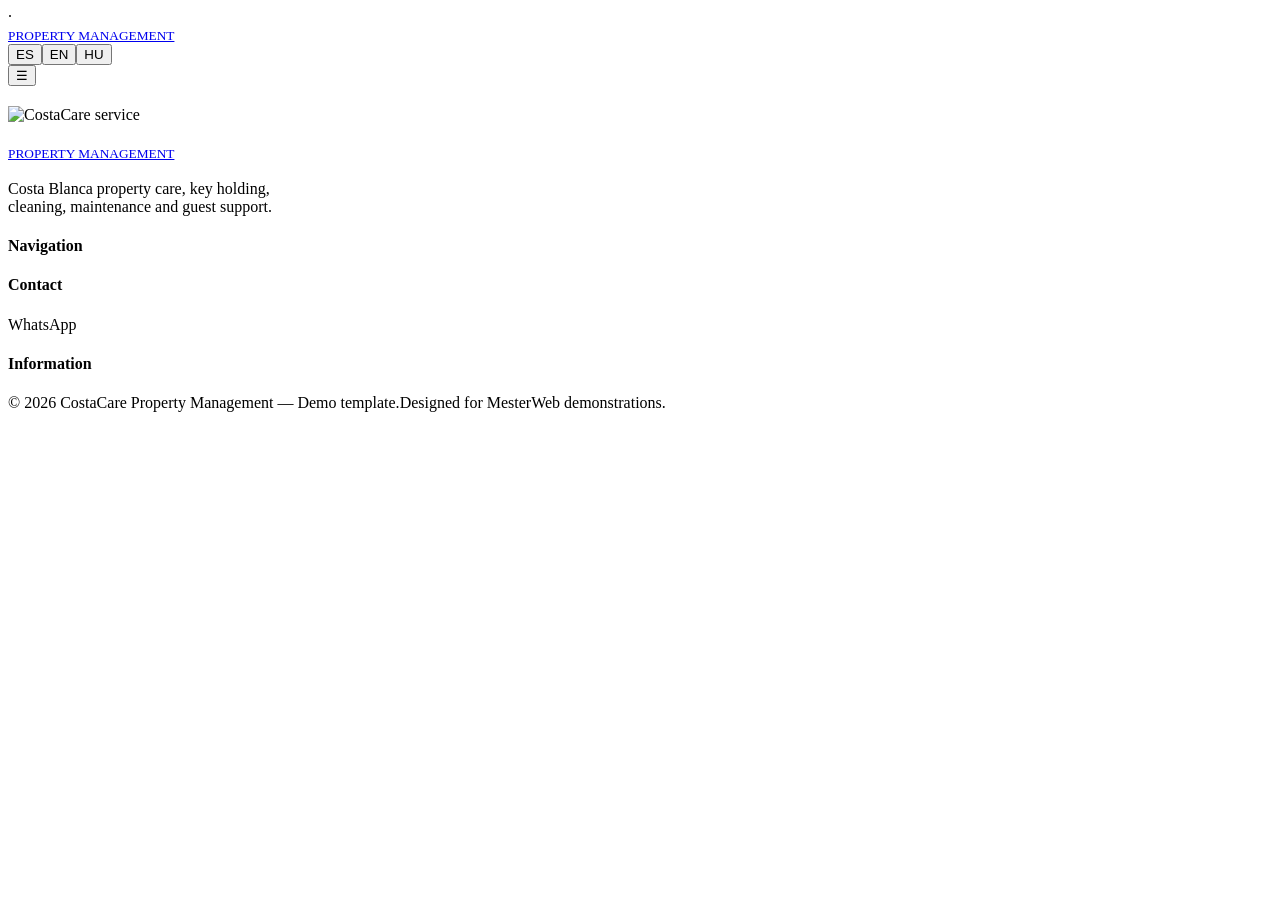
==== about.html @ 625a7290 "Create about.html" ====
<!doctype html><html lang="es"><head><meta charset="utf-8"><meta name="viewport" content="width=device-width,initial-scale=1"><meta name="description" content="CostaCare Property Management demo template for Costa Blanca property care."><title>About · CostaCare</title><link rel="preconnect" href="https://images.unsplash.com"><link rel="stylesheet" href="styles.css"></head><body><div class="topbar"><div class="container"><span data-area></span><span class="right"><a data-phone-link><span data-phone></span></a> · <a data-email-link><span data-email></span></a></span></div></div>
<header class="header"><div class="container nav"><a class="brand" href="index.html"><span data-brand></span><small>PROPERTY MANAGEMENT</small></a><nav class="links"><a href="index.html" data-i18n="home"></a><a href="services.html" data-i18n="services"></a><a href="owners.html" data-i18n="owners"></a><a href="cleaning-maintenance.html" data-i18n="cleaning"></a><a href="areas.html" data-i18n="areas"></a><a href="about.html" data-i18n="about"></a><a href="contact.html" data-i18n="contact"></a><div class="lang"><button data-lang="es">ES</button><button data-lang="en">EN</button><button data-lang="hu">HU</button></div></nav><button class="menu-btn" aria-label="Menu">☰</button></div></header><section class="page-hero"><div class="container"><div class="eyebrow" data-i18n="tag"></div><h1 data-i18n="title"></h1><p data-i18n="text"></p></div></section><section class="section"><div class="container split"><div class="copy"><div class="feature-list"><div class="feature"><h3 data-i18n="f1"></h3><p data-i18n="f1p"></p></div><div class="feature"><h3 data-i18n="f2"></h3><p data-i18n="f2p"></p></div><div class="feature"><h3 data-i18n="f3"></h3><p data-i18n="f3p"></p></div><div class="feature"><h3 data-i18n="f4"></h3><p data-i18n="f4p"></p></div></div><div class="actions"><a class="btn dark" href="contact.html" data-i18n="cta"></a></div></div><img src="https://unsplash.com/photos/GZezxeKOznc/download?force=true&w=1800" alt="CostaCare service"></div></section><section class="cta"><div class="container cta-row"><h2 data-i18n="bottom"></h2><a class="btn dark" href="contact.html" data-i18n="cta"></a></div></section><footer class="footer"><div class="container"><div class="footer-grid"><div><a class="brand" href="index.html"><span data-brand></span><small>PROPERTY MANAGEMENT</small></a><p style="max-width:320px;margin-top:18px">Costa Blanca property care, key holding, cleaning, maintenance and guest support.</p></div><div><h4>Navigation</h4><a href="services.html" data-i18n="services"></a><a href="owners.html" data-i18n="owners"></a><a href="areas.html" data-i18n="areas"></a><a href="about.html" data-i18n="about"></a></div><div><h4>Contact</h4><a data-phone-link><span data-phone></span></a><a data-email-link><span data-email></span></a><a data-wa>WhatsApp</a></div><div><h4>Information</h4><a href="contact.html" data-i18n="contact"></a><a href="image-sources.html" data-i18n="images"></a></div></div><div class="copyright"><span>© 2026 CostaCare Property Management — Demo template.</span><span>Designed for MesterWeb demonstrations.</span></div></div></footer><script>window.PAGE_STRINGS={"es": {"cta": "Solicitar información", "bottom": "Cada propiedad es diferente. Adaptamos el servicio a lo que realmente necesita.", "tag": "Sobre nosotros", "title": "Cuidado local, comunicación sencilla y atención personal.", "text": "Esta página está preparada para contar la historia real de la empresa, su experiencia y la forma en que trabaja.", "f1": "Conocimiento local", "f1p": "Una presencia cercana facilita actuar rápido y coordinar proveedores fiables.", "f2": "Servicio personal", "f2p": "Cada vivienda tiene necesidades distintas; el plan se adapta al propietario.", "f3": "Transparencia", "f3p": "Información clara, seguimiento y documentación cuando se realiza una intervención.", "f4": "Red de profesionales", "f4p": "Posibilidad de coordinar limpieza, mantenimiento, reparaciones y otros servicios."}, "en": {"cta": "Request information", "bottom": "Every property is different. We tailor the service to what you actually need.", "tag": "About us", "title": "Local care, simple communication and personal attention.", "text": "This page is ready for the real company story, experience and way of working.", "f1": "Local knowledge", "f1p": "Being nearby makes it easier to respond quickly and coordinate trusted providers.", "f2": "Personal service", "f2p": "Every home has different needs, so the plan adapts to the owner.", "f3": "Transparency", "f3p": "Clear information, follow-up and documentation when work is carried out.", "f4": "Professional network", "f4p": "Cleaning, maintenance, repairs and other services can be coordinated locally."}, "hu": {"cta": "Információt kérek", "bottom": "Minden ingatlan más. A szolgáltatást az Ön valódi igényeihez igazítjuk.", "tag": "Rólunk", "title": "Helyi jelenlét, egyszerű kommunikáció és személyes figyelem.", "text": "Ez az oldal a vállalkozás valódi történetének, tapasztalatának és munkamódszerének bemutatására készült.", "f1": "Helyismeret", "f1p": "A közeli jelenlét gyorsabb reagálást és megbízható szakemberek szervezését teszi lehetővé.", "f2": "Személyes szolgáltatás", "f2p": "Minden ingatlan igénye más, ezért a csomag a tulajdonoshoz igazodik.", "f3": "Átláthatóság", "f3p": "Világos tájékoztatás, nyomon követés és dokumentáció minden beavatkozásnál.", "f4": "Szakemberhálózat", "f4p": "Takarítás, karbantartás, javítások és más szolgáltatások helyi koordinálása."}};</script><script src="config.js"></script><script src="app.js"></script></body></html>
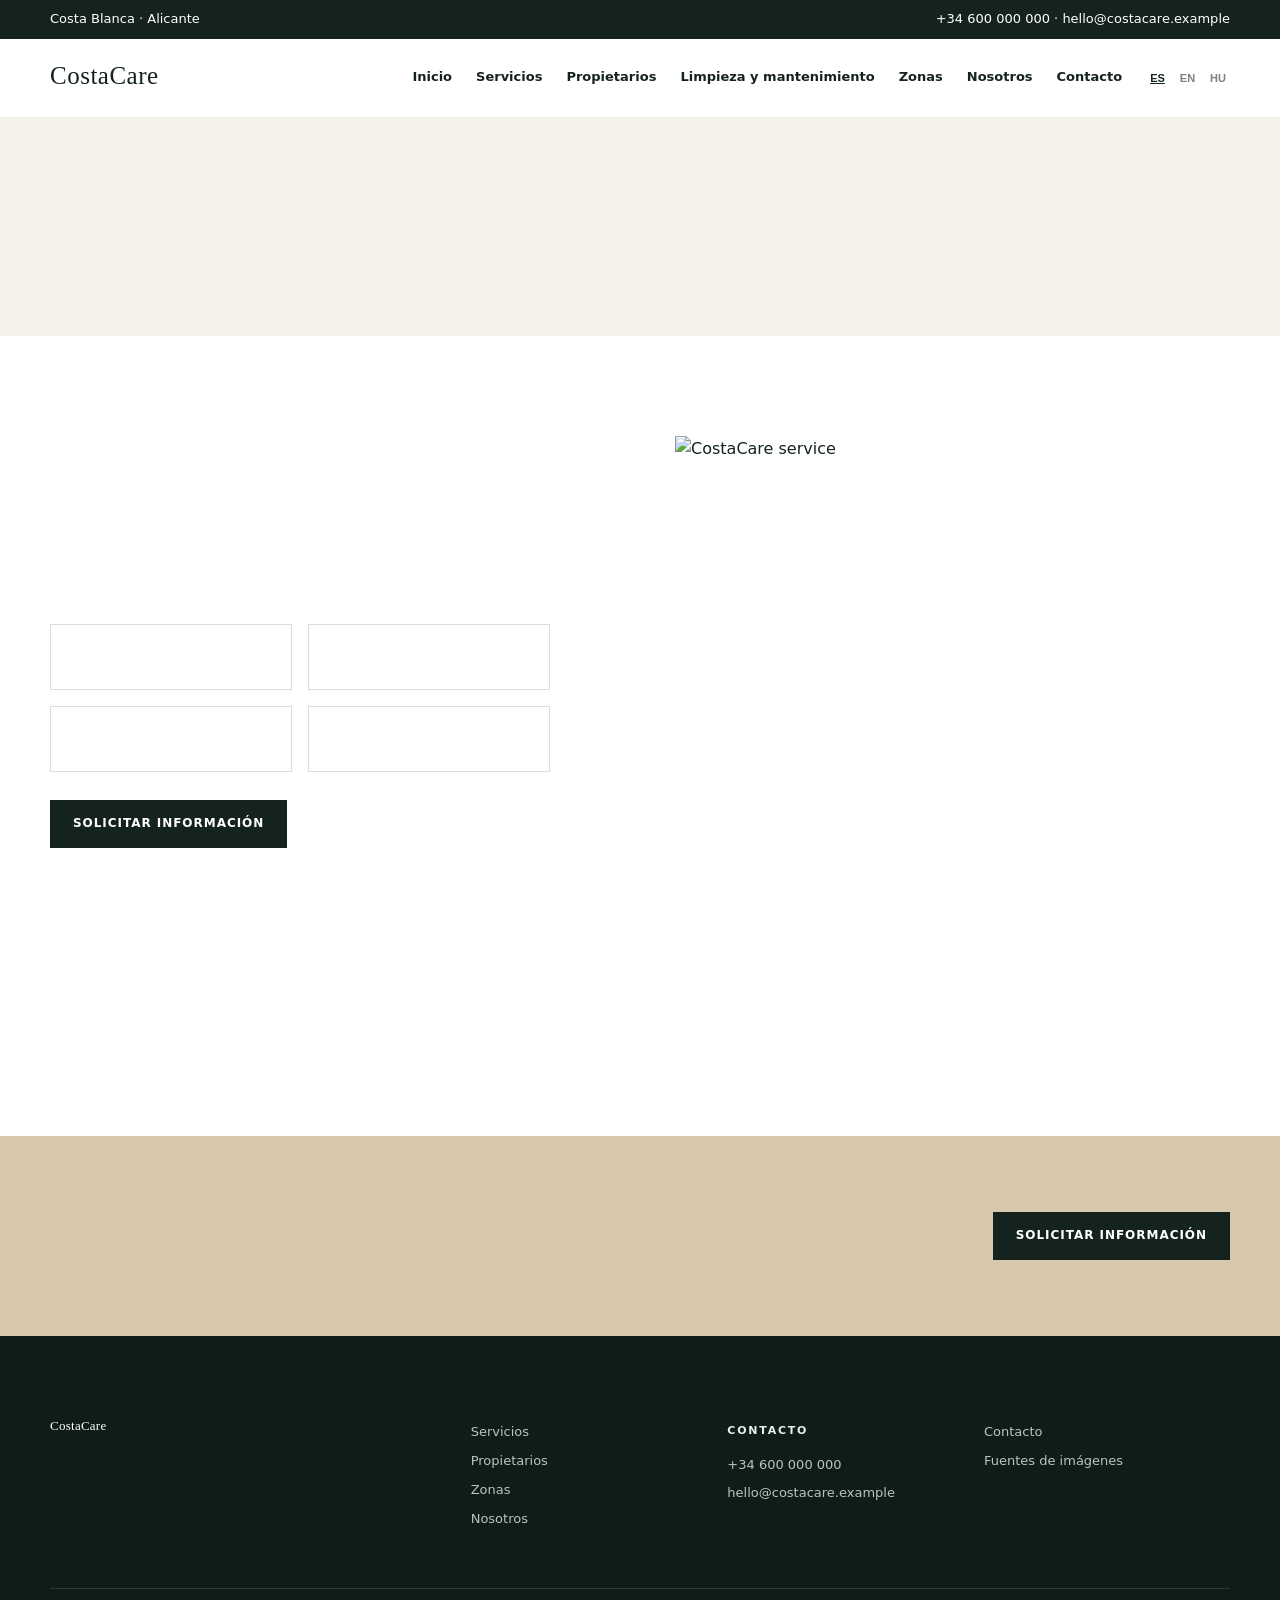
==== commit 1ebdbdff: "Update about.html" ====
--- a/about.html
+++ b/about.html
@@ -1,2 +1,2 @@
-<!doctype html><html lang="es"><head><meta charset="utf-8"><meta name="viewport" content="width=device-width,initial-scale=1"><meta name="description" content="CostaCare Property Management demo template for Costa Blanca property care."><title>About · CostaCare</title><link rel="preconnect" href="https://images.unsplash.com"><link rel="stylesheet" href="styles.css"></head><body><div class="topbar"><div class="container"><span data-area></span><span class="right"><a data-phone-link><span data-phone></span></a> · <a data-email-link><span data-email></span></a></span></div></div>
-<header class="header"><div class="container nav"><a class="brand" href="index.html"><span data-brand></span><small>PROPERTY MANAGEMENT</small></a><nav class="links"><a href="index.html" data-i18n="home"></a><a href="services.html" data-i18n="services"></a><a href="owners.html" data-i18n="owners"></a><a href="cleaning-maintenance.html" data-i18n="cleaning"></a><a href="areas.html" data-i18n="areas"></a><a href="about.html" data-i18n="about"></a><a href="contact.html" data-i18n="contact"></a><div class="lang"><button data-lang="es">ES</button><button data-lang="en">EN</button><button data-lang="hu">HU</button></div></nav><button class="menu-btn" aria-label="Menu">☰</button></div></header><section class="page-hero"><div class="container"><div class="eyebrow" data-i18n="tag"></div><h1 data-i18n="title"></h1><p data-i18n="text"></p></div></section><section class="section"><div class="container split"><div class="copy"><div class="feature-list"><div class="feature"><h3 data-i18n="f1"></h3><p data-i18n="f1p"></p></div><div class="feature"><h3 data-i18n="f2"></h3><p data-i18n="f2p"></p></div><div class="feature"><h3 data-i18n="f3"></h3><p data-i18n="f3p"></p></div><div class="feature"><h3 data-i18n="f4"></h3><p data-i18n="f4p"></p></div></div><div class="actions"><a class="btn dark" href="contact.html" data-i18n="cta"></a></div></div><img src="https://unsplash.com/photos/GZezxeKOznc/download?force=true&w=1800" alt="CostaCare service"></div></section><section class="cta"><div class="container cta-row"><h2 data-i18n="bottom"></h2><a class="btn dark" href="contact.html" data-i18n="cta"></a></div></section><footer class="footer"><div class="container"><div class="footer-grid"><div><a class="brand" href="index.html"><span data-brand></span><small>PROPERTY MANAGEMENT</small></a><p style="max-width:320px;margin-top:18px">Costa Blanca property care, key holding, cleaning, maintenance and guest support.</p></div><div><h4>Navigation</h4><a href="services.html" data-i18n="services"></a><a href="owners.html" data-i18n="owners"></a><a href="areas.html" data-i18n="areas"></a><a href="about.html" data-i18n="about"></a></div><div><h4>Contact</h4><a data-phone-link><span data-phone></span></a><a data-email-link><span data-email></span></a><a data-wa>WhatsApp</a></div><div><h4>Information</h4><a href="contact.html" data-i18n="contact"></a><a href="image-sources.html" data-i18n="images"></a></div></div><div class="copyright"><span>© 2026 CostaCare Property Management — Demo template.</span><span>Designed for MesterWeb demonstrations.</span></div></div></footer><script>window.PAGE_STRINGS={"es": {"cta": "Solicitar información", "bottom": "Cada propiedad es diferente. Adaptamos el servicio a lo que realmente necesita.", "tag": "Sobre nosotros", "title": "Cuidado local, comunicación sencilla y atención personal.", "text": "Esta página está preparada para contar la historia real de la empresa, su experiencia y la forma en que trabaja.", "f1": "Conocimiento local", "f1p": "Una presencia cercana facilita actuar rápido y coordinar proveedores fiables.", "f2": "Servicio personal", "f2p": "Cada vivienda tiene necesidades distintas; el plan se adapta al propietario.", "f3": "Transparencia", "f3p": "Información clara, seguimiento y documentación cuando se realiza una intervención.", "f4": "Red de profesionales", "f4p": "Posibilidad de coordinar limpieza, mantenimiento, reparaciones y otros servicios."}, "en": {"cta": "Request information", "bottom": "Every property is different. We tailor the service to what you actually need.", "tag": "About us", "title": "Local care, simple communication and personal attention.", "text": "This page is ready for the real company story, experience and way of working.", "f1": "Local knowledge", "f1p": "Being nearby makes it easier to respond quickly and coordinate trusted providers.", "f2": "Personal service", "f2p": "Every home has different needs, so the plan adapts to the owner.", "f3": "Transparency", "f3p": "Clear information, follow-up and documentation when work is carried out.", "f4": "Professional network", "f4p": "Cleaning, maintenance, repairs and other services can be coordinated locally."}, "hu": {"cta": "Információt kérek", "bottom": "Minden ingatlan más. A szolgáltatást az Ön valódi igényeihez igazítjuk.", "tag": "Rólunk", "title": "Helyi jelenlét, egyszerű kommunikáció és személyes figyelem.", "text": "Ez az oldal a vállalkozás valódi történetének, tapasztalatának és munkamódszerének bemutatására készült.", "f1": "Helyismeret", "f1p": "A közeli jelenlét gyorsabb reagálást és megbízható szakemberek szervezését teszi lehetővé.", "f2": "Személyes szolgáltatás", "f2p": "Minden ingatlan igénye más, ezért a csomag a tulajdonoshoz igazodik.", "f3": "Átláthatóság", "f3p": "Világos tájékoztatás, nyomon követés és dokumentáció minden beavatkozásnál.", "f4": "Szakemberhálózat", "f4p": "Takarítás, karbantartás, javítások és más szolgáltatások helyi koordinálása."}};</script><script src="config.js"></script><script src="app.js"></script></body></html>
+<!doctype html><html lang="es"><head><meta charset="utf-8"><meta name="viewport" content="width=device-width,initial-scale=1"><meta name="description" content="CostaCare Property Management demo template for Costa Blanca property care."><title>About · CostaCare</title><link rel="preconnect" href="https://images.unsplash.com"><link rel="stylesheet" href="styles.css"></head><body data-page="about"><div class="topbar"><div class="container"><span data-area></span><span class="right"><a data-phone-link><span data-phone></span></a> · <a data-email-link><span data-email></span></a></span></div></div>
+<header class="header"><div class="container nav"><a class="brand" href="index.html"><span data-brand></span><small data-i18n="propertyManagement"></small></a><nav class="links"><a href="index.html" data-i18n="home"></a><a href="services.html" data-i18n="services"></a><a href="owners.html" data-i18n="owners"></a><a href="cleaning-maintenance.html" data-i18n="cleaning"></a><a href="areas.html" data-i18n="areas"></a><a href="about.html" data-i18n="about"></a><a href="contact.html" data-i18n="contact"></a><div class="lang"><button data-lang="es">ES</button><button data-lang="en">EN</button><button data-lang="hu">HU</button></div></nav><button class="menu-btn" aria-label="Menu">☰</button></div></header><section class="page-hero"><div class="container"><div class="eyebrow" data-i18n="tag"></div><h1 data-i18n="title"></h1><p data-i18n="text"></p></div></section><section class="section"><div class="container split"><div class="copy"><div class="feature-list"><div class="feature"><h3 data-i18n="f1"></h3><p data-i18n="f1p"></p></div><div class="feature"><h3 data-i18n="f2"></h3><p data-i18n="f2p"></p></div><div class="feature"><h3 data-i18n="f3"></h3><p data-i18n="f3p"></p></div><div class="feature"><h3 data-i18n="f4"></h3><p data-i18n="f4p"></p></div></div><div class="actions"><a class="btn dark" href="contact.html" data-i18n="cta"></a></div></div><img src="https://images.unsplash.com/photo-1774200981075-a728eaaa3824?auto=format&fit=crop&w=1800&q=82" alt="CostaCare service"></div></section><section class="cta"><div class="container cta-row"><h2 data-i18n="bottom"></h2><a class="btn dark" href="contact.html" data-i18n="cta"></a></div></section><footer class="footer"><div class="container"><div class="footer-grid"><div><a class="brand" href="index.html"><span data-brand></span><small data-i18n="propertyManagement"></small></a><p style="max-width:320px;margin-top:18px" data-i18n="footerText"></p></div><div><h4 data-i18n="navigation"></h4><a href="services.html" data-i18n="services"></a><a href="owners.html" data-i18n="owners"></a><a href="areas.html" data-i18n="areas"></a><a href="about.html" data-i18n="about"></a></div><div><h4 data-i18n="contact"></h4><a data-phone-link><span data-phone></span></a><a data-email-link><span data-email></span></a><a data-wa data-i18n="whatsapp"></a></div><div><h4 data-i18n="information"></h4><a href="contact.html" data-i18n="contact"></a><a href="image-sources.html" data-i18n="images"></a></div></div><div class="copyright"><span data-i18n="copyright"></span><span data-i18n="designed"></span></div></div></footer><script src="config.js"></script><script src="app.js"></script></body></html>
--- a/styles.css
+++ b/styles.css
@@ -0,0 +1,3 @@
+:root{--ink:#14231f;--muted:#6c7772;--cream:#f5f1e9;--sand:#d6c7ad;--sage:#7c9389;--white:#fff;--line:#d8ded9;--accent:#b56f46;--max:1180px}*{box-sizing:border-box}html{scroll-behavior:smooth}body{margin:0;font-family:Inter,system-ui,-apple-system,Segoe UI,Roboto,sans-serif;color:var(--ink);background:#fff;line-height:1.6}a{color:inherit;text-decoration:none}img{display:block;width:100%;object-fit:cover}.container{width:min(var(--max),calc(100% - 40px));margin:auto}.topbar{background:var(--ink);color:#fff;font-size:13px;padding:9px 0}.topbar .container{display:flex;justify-content:space-between;gap:20px;align-items:center}.header{position:sticky;top:0;z-index:50;background:rgba(255,255,255,.94);backdrop-filter:blur(12px);border-bottom:1px solid rgba(20,35,31,.08)}.nav{min-height:78px;display:flex;align-items:center;justify-content:space-between;gap:26px}.brand{font-family:Georgia,serif;font-size:25px;letter-spacing:.02em}.brand small{display:block;font:600 9px/1.1 Inter,sans-serif;letter-spacing:.24em;text-transform:uppercase;color:var(--muted);margin-top:3px}.links{display:flex;align-items:center;gap:24px;font-size:13px;font-weight:650}.links a:hover{color:var(--accent)}.lang{display:flex;gap:7px}.lang button{border:0;background:none;font-weight:800;font-size:11px;cursor:pointer;padding:4px;color:#7b837f}.lang button.active{color:var(--ink);text-decoration:underline}.menu-btn{display:none;border:0;background:none;font-size:24px}.hero{min-height:78vh;position:relative;display:flex;align-items:flex-end;color:#fff;background-size:cover;background-position:center}.hero:after{content:"";position:absolute;inset:0;background:linear-gradient(90deg,rgba(11,30,25,.72) 0%,rgba(11,30,25,.28) 55%,rgba(11,30,25,.12));}.hero .inner{position:relative;z-index:2;padding:96px 0 76px;max-width:720px}.eyebrow{text-transform:uppercase;letter-spacing:.2em;font-size:11px;font-weight:800}.hero h1,.page-hero h1{font-family:Georgia,serif;font-weight:400;line-height:1.02;font-size:clamp(48px,7vw,88px);margin:12px 0 18px}.hero p{font-size:18px;max-width:650px}.actions{display:flex;gap:12px;flex-wrap:wrap;margin-top:28px}.btn{display:inline-flex;align-items:center;justify-content:center;min-height:48px;padding:0 22px;border:1px solid var(--ink);font-size:12px;font-weight:800;letter-spacing:.08em;text-transform:uppercase}.btn.dark{background:var(--ink);color:white}.btn.light{background:white;color:var(--ink);border-color:white}.btn.ghost{color:white;border-color:rgba(255,255,255,.65)}.quick{position:relative;z-index:5;margin-top:-34px}.quick-grid{display:grid;grid-template-columns:repeat(4,1fr);background:#fff;box-shadow:0 18px 50px rgba(25,40,35,.12)}.quick a{padding:23px;border-right:1px solid var(--line)}.quick a:last-child{border:0}.quick strong{display:block;font-family:Georgia,serif;font-size:20px;font-weight:400}.quick span{font-size:11px;color:var(--muted);text-transform:uppercase;letter-spacing:.12em}.section{padding:100px 0}.section.alt{background:var(--cream)}.section-head{display:grid;grid-template-columns:.7fr 1.3fr;gap:50px;margin-bottom:46px}.section h2{font-family:Georgia,serif;font-size:clamp(38px,5vw,62px);line-height:1.06;font-weight:400;margin:0}.section-head p{color:var(--muted);font-size:17px;max-width:650px}.cards{display:grid;grid-template-columns:repeat(3,1fr);gap:18px}.card{background:#fff;border:1px solid var(--line);overflow:hidden}.card img{height:270px}.card-body{padding:24px}.card h3{font-family:Georgia,serif;font-size:26px;font-weight:400;margin:0 0 8px}.card p{color:var(--muted);margin:0 0 18px}.text-link{font-size:11px;text-transform:uppercase;letter-spacing:.14em;font-weight:800}.split{display:grid;grid-template-columns:1fr 1fr;gap:70px;align-items:center}.split img{height:600px}.split .copy{max-width:500px}.split h2{margin-bottom:18px}.split p{color:var(--muted)}.stats{display:grid;grid-template-columns:repeat(3,1fr);border-top:1px solid var(--line);margin-top:32px}.stat{padding:20px 12px 0 0}.stat strong{font-family:Georgia,serif;font-size:38px;font-weight:400;display:block}.stat span{font-size:11px;letter-spacing:.1em;text-transform:uppercase;color:var(--muted)}.steps{display:grid;grid-template-columns:repeat(4,1fr);gap:16px}.step{border-top:1px solid var(--ink);padding-top:18px}.step b{font-family:Georgia,serif;font-size:34px;font-weight:400}.step h3{font-size:16px;margin:12px 0 6px}.step p{font-size:14px;color:var(--muted)}.area-band{background:var(--ink);color:white}.area-grid{display:grid;grid-template-columns:1.2fr .8fr;gap:70px;align-items:center}.area-list{display:flex;gap:10px;flex-wrap:wrap;margin-top:26px}.pill{border:1px solid rgba(255,255,255,.3);padding:9px 13px;border-radius:999px;font-size:12px}.area-photo{height:460px}.cta{background:var(--sand);padding:76px 0}.cta-row{display:flex;justify-content:space-between;align-items:end;gap:35px}.cta h2{font-family:Georgia,serif;font-size:clamp(42px,5vw,66px);font-weight:400;line-height:1.03;margin:0;max-width:760px}.footer{background:#0f1d19;color:#e8eee9;padding:72px 0 24px}.footer-grid{display:grid;grid-template-columns:1.4fr .8fr .8fr .9fr;gap:38px}.footer h4{font-size:11px;text-transform:uppercase;letter-spacing:.16em}.footer p,.footer a{font-size:13px;color:#b8c4bf}.footer a{display:block;margin:8px 0}.footer .brand{color:white}.copyright{border-top:1px solid rgba(255,255,255,.12);margin-top:50px;padding-top:20px;display:flex;justify-content:space-between;color:#8fa099;font-size:12px}.page-hero{padding:120px 0 80px;background:var(--cream)}.page-hero h1{font-size:clamp(48px,6vw,76px);color:var(--ink)}.page-hero p{max-width:720px;color:var(--muted);font-size:18px}.feature-list{display:grid;grid-template-columns:repeat(2,1fr);gap:16px}.feature{padding:28px;border:1px solid var(--line);background:#fff}.feature h3{font-family:Georgia,serif;font-weight:400;font-size:25px;margin:0 0 8px}.feature p{color:var(--muted);margin:0}.gallery{display:grid;grid-template-columns:1.2fr .8fr .8fr;gap:14px}.gallery img{height:420px}.gallery img:nth-child(2),.gallery img:nth-child(3){height:203px}.sources{display:grid;gap:16px}.source{display:grid;grid-template-columns:220px 1fr;gap:24px;border:1px solid var(--line);padding:14px;align-items:center}.source img{height:150px}.source h3{margin:0 0 4px;font-family:Georgia,serif;font-weight:400}.source a{color:var(--accent);word-break:break-all;font-size:13px}.notice{padding:18px 20px;background:#fff7eb;border:1px solid #eed7b9;color:#6f573d;font-size:14px}.contact-box{display:grid;grid-template-columns:1fr 1fr;gap:26px}.contact-panel{background:var(--ink);color:white;padding:42px}.contact-panel h2{font-size:44px}.contact-panel p{color:#c3cec9}.form{display:grid;gap:12px}.form input,.form textarea,.form select{width:100%;padding:14px 15px;border:1px solid var(--line);font:inherit;background:white}.form textarea{min-height:140px;resize:vertical}.map-placeholder{min-height:420px;background:linear-gradient(135deg,#d9e1dc,#f1ede5);display:flex;align-items:center;justify-content:center;text-align:center;padding:30px;color:#52625c}.small-note{font-size:12px;color:var(--muted)}
+@media(max-width:900px){.links{display:none;position:absolute;left:0;right:0;top:78px;background:white;padding:18px 20px;flex-direction:column;align-items:flex-start;border-bottom:1px solid var(--line)}.links.open{display:flex}.menu-btn{display:block}.nav{position:relative}.hero{min-height:70vh}.quick-grid,.cards,.steps{grid-template-columns:1fr 1fr}.section-head,.split,.area-grid,.contact-box{grid-template-columns:1fr}.split img{height:420px}.footer-grid{grid-template-columns:1fr 1fr}.gallery{grid-template-columns:1fr 1fr}.gallery img{height:300px!important}.gallery img:first-child{grid-column:1/-1}.cta-row{align-items:flex-start;flex-direction:column}.source{grid-template-columns:150px 1fr}.source img{height:120px}}
+@media(max-width:600px){.container{width:min(100% - 28px,var(--max))}.topbar .container{justify-content:center}.topbar .right{display:none}.hero .inner{padding:70px 0 60px}.hero h1{font-size:50px}.quick{margin-top:0}.quick-grid,.cards,.steps,.feature-list,.stats,.footer-grid,.gallery{grid-template-columns:1fr}.quick a{border-right:0;border-bottom:1px solid var(--line)}.section{padding:70px 0}.section-head{gap:10px}.split{gap:34px}.split img{height:330px}.area-photo{height:320px}.gallery img:first-child{grid-column:auto}.gallery img{height:250px!important}.source{grid-template-columns:1fr}.source img{height:210px}.copyright{flex-direction:column;gap:8px}}
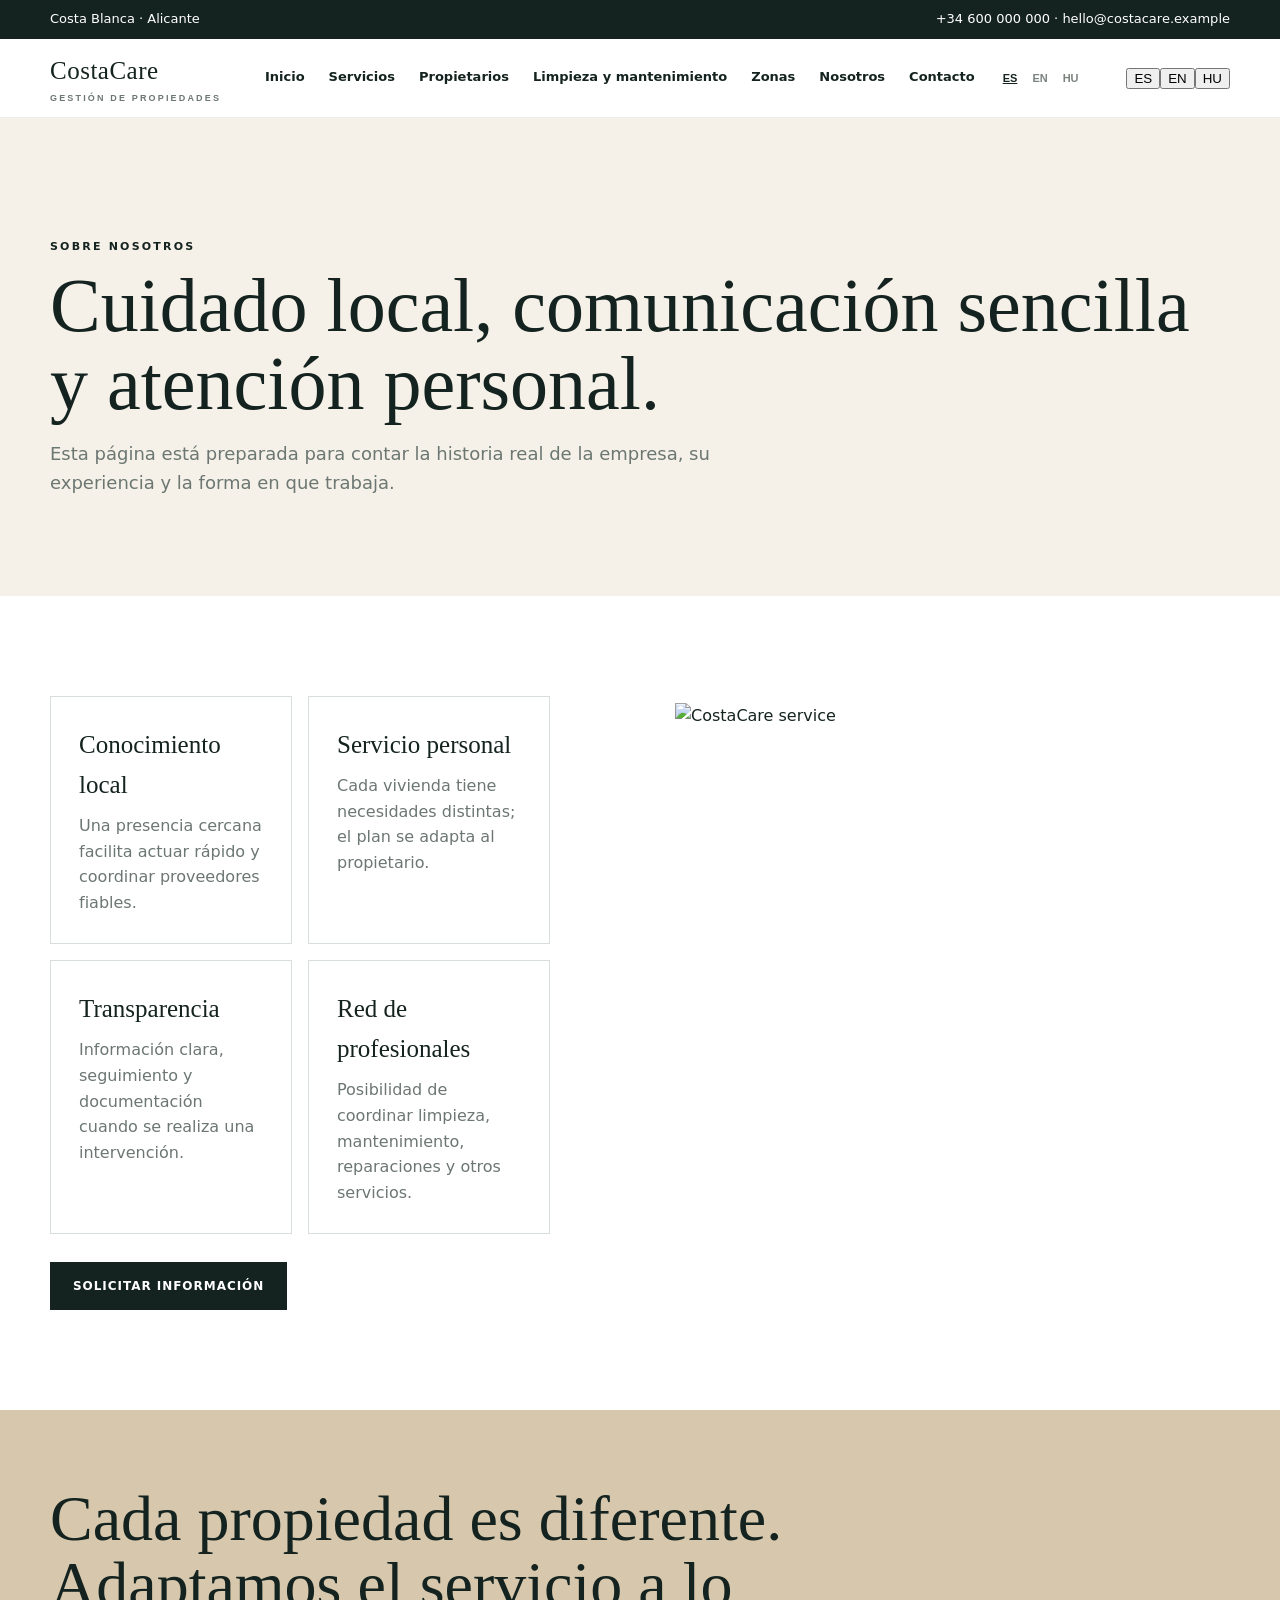
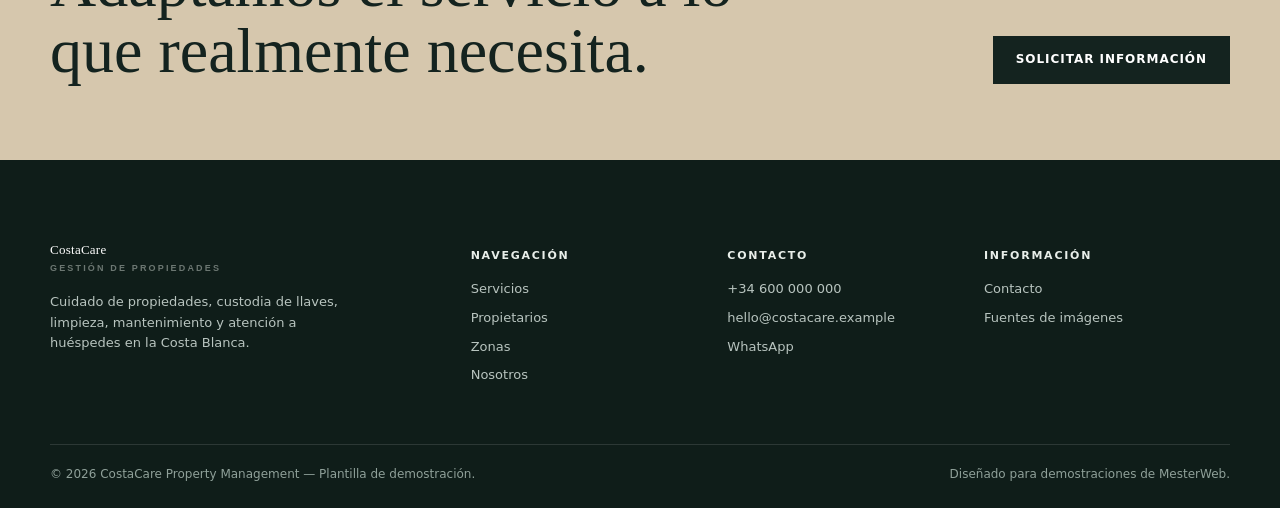
==== commit 7343e07e: "Update about.html" ====
--- a/about.html
+++ b/about.html
@@ -1,2 +1,2 @@
-<!doctype html><html lang="es"><head><meta charset="utf-8"><meta name="viewport" content="width=device-width,initial-scale=1"><meta name="description" content="CostaCare Property Management demo template for Costa Blanca property care."><title>About · CostaCare</title><link rel="preconnect" href="https://images.unsplash.com"><link rel="stylesheet" href="styles.css"></head><body data-page="about"><div class="topbar"><div class="container"><span data-area></span><span class="right"><a data-phone-link><span data-phone></span></a> · <a data-email-link><span data-email></span></a></span></div></div>
-<header class="header"><div class="container nav"><a class="brand" href="index.html"><span data-brand></span><small data-i18n="propertyManagement"></small></a><nav class="links"><a href="index.html" data-i18n="home"></a><a href="services.html" data-i18n="services"></a><a href="owners.html" data-i18n="owners"></a><a href="cleaning-maintenance.html" data-i18n="cleaning"></a><a href="areas.html" data-i18n="areas"></a><a href="about.html" data-i18n="about"></a><a href="contact.html" data-i18n="contact"></a><div class="lang"><button data-lang="es">ES</button><button data-lang="en">EN</button><button data-lang="hu">HU</button></div></nav><button class="menu-btn" aria-label="Menu">☰</button></div></header><section class="page-hero"><div class="container"><div class="eyebrow" data-i18n="tag"></div><h1 data-i18n="title"></h1><p data-i18n="text"></p></div></section><section class="section"><div class="container split"><div class="copy"><div class="feature-list"><div class="feature"><h3 data-i18n="f1"></h3><p data-i18n="f1p"></p></div><div class="feature"><h3 data-i18n="f2"></h3><p data-i18n="f2p"></p></div><div class="feature"><h3 data-i18n="f3"></h3><p data-i18n="f3p"></p></div><div class="feature"><h3 data-i18n="f4"></h3><p data-i18n="f4p"></p></div></div><div class="actions"><a class="btn dark" href="contact.html" data-i18n="cta"></a></div></div><img src="https://images.unsplash.com/photo-1774200981075-a728eaaa3824?auto=format&fit=crop&w=1800&q=82" alt="CostaCare service"></div></section><section class="cta"><div class="container cta-row"><h2 data-i18n="bottom"></h2><a class="btn dark" href="contact.html" data-i18n="cta"></a></div></section><footer class="footer"><div class="container"><div class="footer-grid"><div><a class="brand" href="index.html"><span data-brand></span><small data-i18n="propertyManagement"></small></a><p style="max-width:320px;margin-top:18px" data-i18n="footerText"></p></div><div><h4 data-i18n="navigation"></h4><a href="services.html" data-i18n="services"></a><a href="owners.html" data-i18n="owners"></a><a href="areas.html" data-i18n="areas"></a><a href="about.html" data-i18n="about"></a></div><div><h4 data-i18n="contact"></h4><a data-phone-link><span data-phone></span></a><a data-email-link><span data-email></span></a><a data-wa data-i18n="whatsapp"></a></div><div><h4 data-i18n="information"></h4><a href="contact.html" data-i18n="contact"></a><a href="image-sources.html" data-i18n="images"></a></div></div><div class="copyright"><span data-i18n="copyright"></span><span data-i18n="designed"></span></div></div></footer><script src="config.js"></script><script src="app.js"></script></body></html>
+<!doctype html><html lang="es"><head><meta charset="utf-8"><meta name="viewport" content="width=device-width,initial-scale=1"><meta name="description" content="CostaCare Property Management demo template for Costa Blanca property care."><title>About · CostaCare</title><link rel="preconnect" href="https://images.unsplash.com"><link rel="stylesheet" href="styles.css?v=20260913-3"></head><body data-page="about"><div class="topbar"><div class="container"><span data-area></span><span class="right"><a data-phone-link><span data-phone></span></a> · <a data-email-link><span data-email></span></a></span></div></div>
+<header class="header"><div class="container nav"><a class="brand" href="index.html"><span data-brand></span><small data-i18n="propertyManagement"></small></a><nav class="links"><a href="index.html" data-i18n="home"></a><a href="services.html" data-i18n="services"></a><a href="owners.html" data-i18n="owners"></a><a href="cleaning-maintenance.html" data-i18n="cleaning"></a><a href="areas.html" data-i18n="areas"></a><a href="about.html" data-i18n="about"></a><a href="contact.html" data-i18n="contact"></a><div class="lang"><button data-lang="es">ES</button><button data-lang="en">EN</button><button data-lang="hu">HU</button></div></nav><div class="nav-actions"><div class="mobile-lang" aria-label="Language"><button data-lang="es">ES</button><button data-lang="en">EN</button><button data-lang="hu">HU</button></div><button class="menu-btn" aria-label="Menu">☰</button></div></div></header><section class="page-hero"><div class="container"><div class="eyebrow" data-i18n="tag"></div><h1 data-i18n="title"></h1><p data-i18n="text"></p></div></section><section class="section"><div class="container split"><div class="copy"><div class="feature-list"><div class="feature"><h3 data-i18n="f1"></h3><p data-i18n="f1p"></p></div><div class="feature"><h3 data-i18n="f2"></h3><p data-i18n="f2p"></p></div><div class="feature"><h3 data-i18n="f3"></h3><p data-i18n="f3p"></p></div><div class="feature"><h3 data-i18n="f4"></h3><p data-i18n="f4p"></p></div></div><div class="actions"><a class="btn dark" href="contact.html" data-i18n="cta"></a></div></div><img src="https://images.unsplash.com/photo-1774200981075-a728eaaa3824?auto=format&fit=crop&w=1800&q=82" alt="CostaCare service"></div></section><section class="cta"><div class="container cta-row"><h2 data-i18n="bottom"></h2><a class="btn dark" href="contact.html" data-i18n="cta"></a></div></section><footer class="footer"><div class="container"><div class="footer-grid"><div><a class="brand" href="index.html"><span data-brand></span><small data-i18n="propertyManagement"></small></a><p style="max-width:320px;margin-top:18px" data-i18n="footerText"></p></div><div><h4 data-i18n="navigation"></h4><a href="services.html" data-i18n="services"></a><a href="owners.html" data-i18n="owners"></a><a href="areas.html" data-i18n="areas"></a><a href="about.html" data-i18n="about"></a></div><div><h4 data-i18n="contact"></h4><a data-phone-link><span data-phone></span></a><a data-email-link><span data-email></span></a><a data-wa data-i18n="whatsapp"></a></div><div><h4 data-i18n="information"></h4><a href="contact.html" data-i18n="contact"></a><a href="image-sources.html" data-i18n="images"></a></div></div><div class="copyright"><span data-i18n="copyright"></span><span data-i18n="designed"></span></div></div></footer><script src="config.js?v=20260913-3"></script><script src="app.js?v=20260913-3"></script></body></html>
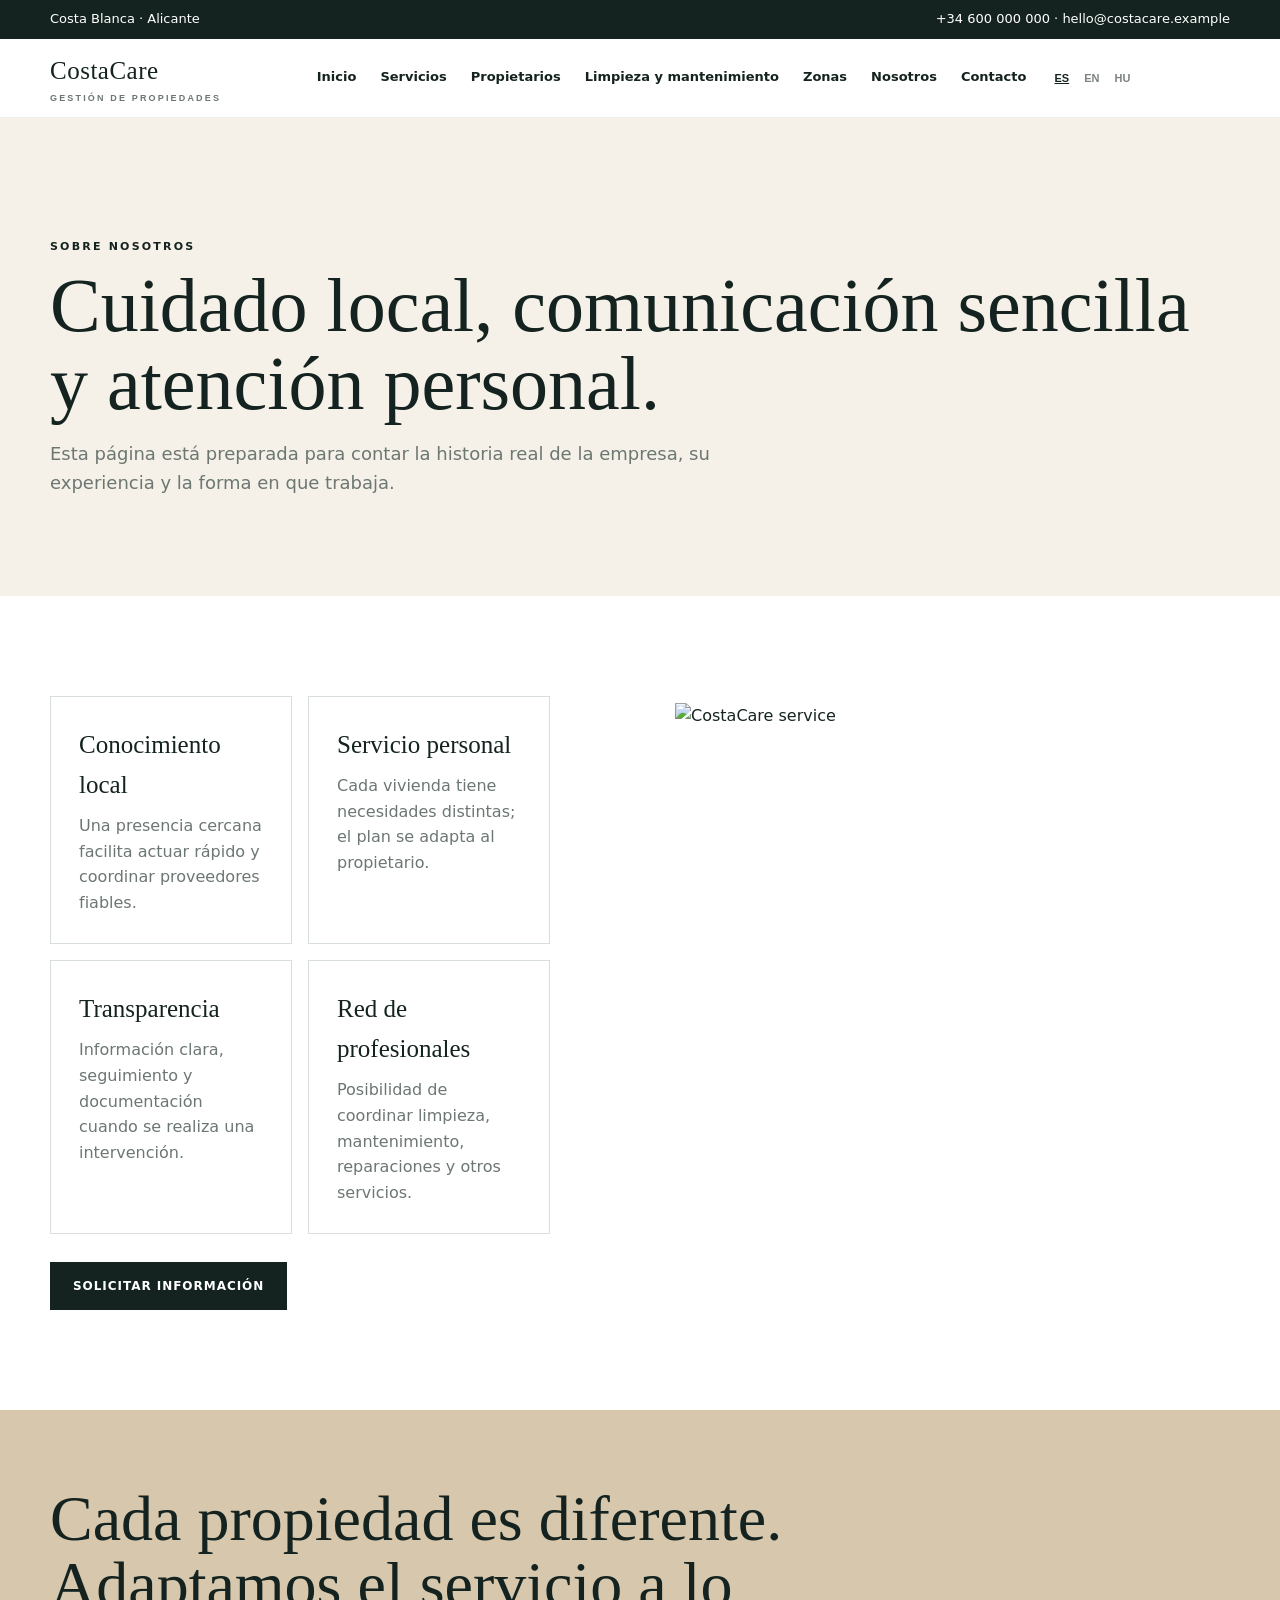
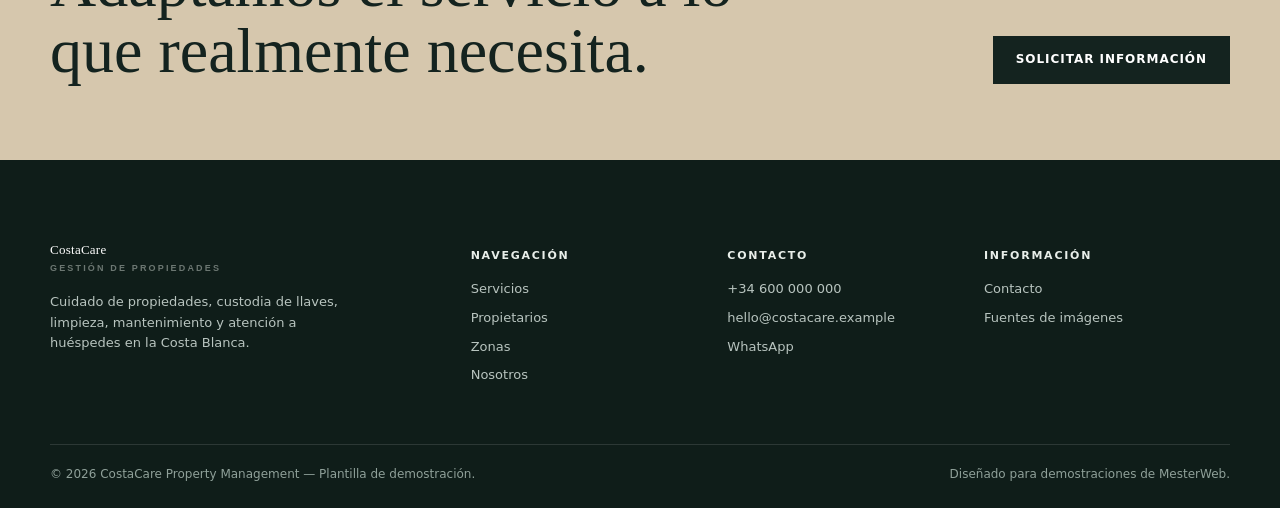
==== commit c098ae30: "Update about.html" ====
--- a/about.html
+++ b/about.html
@@ -1,2 +1,2 @@
-<!doctype html><html lang="es"><head><meta charset="utf-8"><meta name="viewport" content="width=device-width,initial-scale=1"><meta name="description" content="CostaCare Property Management demo template for Costa Blanca property care."><title>About · CostaCare</title><link rel="preconnect" href="https://images.unsplash.com"><link rel="stylesheet" href="styles.css?v=20260913-3"></head><body data-page="about"><div class="topbar"><div class="container"><span data-area></span><span class="right"><a data-phone-link><span data-phone></span></a> · <a data-email-link><span data-email></span></a></span></div></div>
-<header class="header"><div class="container nav"><a class="brand" href="index.html"><span data-brand></span><small data-i18n="propertyManagement"></small></a><nav class="links"><a href="index.html" data-i18n="home"></a><a href="services.html" data-i18n="services"></a><a href="owners.html" data-i18n="owners"></a><a href="cleaning-maintenance.html" data-i18n="cleaning"></a><a href="areas.html" data-i18n="areas"></a><a href="about.html" data-i18n="about"></a><a href="contact.html" data-i18n="contact"></a><div class="lang"><button data-lang="es">ES</button><button data-lang="en">EN</button><button data-lang="hu">HU</button></div></nav><div class="nav-actions"><div class="mobile-lang" aria-label="Language"><button data-lang="es">ES</button><button data-lang="en">EN</button><button data-lang="hu">HU</button></div><button class="menu-btn" aria-label="Menu">☰</button></div></div></header><section class="page-hero"><div class="container"><div class="eyebrow" data-i18n="tag"></div><h1 data-i18n="title"></h1><p data-i18n="text"></p></div></section><section class="section"><div class="container split"><div class="copy"><div class="feature-list"><div class="feature"><h3 data-i18n="f1"></h3><p data-i18n="f1p"></p></div><div class="feature"><h3 data-i18n="f2"></h3><p data-i18n="f2p"></p></div><div class="feature"><h3 data-i18n="f3"></h3><p data-i18n="f3p"></p></div><div class="feature"><h3 data-i18n="f4"></h3><p data-i18n="f4p"></p></div></div><div class="actions"><a class="btn dark" href="contact.html" data-i18n="cta"></a></div></div><img src="https://images.unsplash.com/photo-1774200981075-a728eaaa3824?auto=format&fit=crop&w=1800&q=82" alt="CostaCare service"></div></section><section class="cta"><div class="container cta-row"><h2 data-i18n="bottom"></h2><a class="btn dark" href="contact.html" data-i18n="cta"></a></div></section><footer class="footer"><div class="container"><div class="footer-grid"><div><a class="brand" href="index.html"><span data-brand></span><small data-i18n="propertyManagement"></small></a><p style="max-width:320px;margin-top:18px" data-i18n="footerText"></p></div><div><h4 data-i18n="navigation"></h4><a href="services.html" data-i18n="services"></a><a href="owners.html" data-i18n="owners"></a><a href="areas.html" data-i18n="areas"></a><a href="about.html" data-i18n="about"></a></div><div><h4 data-i18n="contact"></h4><a data-phone-link><span data-phone></span></a><a data-email-link><span data-email></span></a><a data-wa data-i18n="whatsapp"></a></div><div><h4 data-i18n="information"></h4><a href="contact.html" data-i18n="contact"></a><a href="image-sources.html" data-i18n="images"></a></div></div><div class="copyright"><span data-i18n="copyright"></span><span data-i18n="designed"></span></div></div></footer><script src="config.js?v=20260913-3"></script><script src="app.js?v=20260913-3"></script></body></html>
+<!doctype html><html lang="es"><head><meta charset="utf-8"><meta name="viewport" content="width=device-width,initial-scale=1"><meta name="description" content="CostaCare Property Management demo template for Costa Blanca property care."><title>About · CostaCare</title><link rel="preconnect" href="https://images.unsplash.com"><link rel="stylesheet" href="styles.css?v=20260913-6"></head><body data-page="about"><div class="topbar"><div class="container"><span data-area></span><span class="right"><a data-phone-link><span data-phone></span></a> · <a data-email-link><span data-email></span></a></span></div></div>
+<header class="header"><div class="container nav"><a class="brand" href="index.html"><span data-brand></span><small data-i18n="propertyManagement"></small></a><nav class="links"><a href="index.html" data-i18n="home"></a><a href="services.html" data-i18n="services"></a><a href="owners.html" data-i18n="owners"></a><a href="cleaning-maintenance.html" data-i18n="cleaning"></a><a href="areas.html" data-i18n="areas"></a><a href="about.html" data-i18n="about"></a><a href="contact.html" data-i18n="contact"></a><div class="lang"><button data-lang="es">ES</button><button data-lang="en">EN</button><button data-lang="hu">HU</button></div></nav><div class="nav-actions"><div class="mobile-lang" aria-label="Language"><button data-lang="es">ES</button><button data-lang="en">EN</button><button data-lang="hu">HU</button></div><button class="menu-btn" aria-label="Menu">☰</button></div></div></header><section class="page-hero"><div class="container"><div class="eyebrow" data-i18n="tag"></div><h1 data-i18n="title"></h1><p data-i18n="text"></p></div></section><section class="section"><div class="container split"><div class="copy"><div class="feature-list"><div class="feature"><h3 data-i18n="f1"></h3><p data-i18n="f1p"></p></div><div class="feature"><h3 data-i18n="f2"></h3><p data-i18n="f2p"></p></div><div class="feature"><h3 data-i18n="f3"></h3><p data-i18n="f3p"></p></div><div class="feature"><h3 data-i18n="f4"></h3><p data-i18n="f4p"></p></div></div><div class="actions"><a class="btn dark" href="contact.html" data-i18n="cta"></a></div></div><img src="https://images.unsplash.com/photo-1774200981075-a728eaaa3824?auto=format&fit=crop&w=1800&q=82" alt="CostaCare service"></div></section><section class="cta"><div class="container cta-row"><h2 data-i18n="bottom"></h2><a class="btn dark" href="contact.html" data-i18n="cta"></a></div></section><footer class="footer"><div class="container"><div class="footer-grid"><div><a class="brand" href="index.html"><span data-brand></span><small data-i18n="propertyManagement"></small></a><p style="max-width:320px;margin-top:18px" data-i18n="footerText"></p></div><div><h4 data-i18n="navigation"></h4><a href="services.html" data-i18n="services"></a><a href="owners.html" data-i18n="owners"></a><a href="areas.html" data-i18n="areas"></a><a href="about.html" data-i18n="about"></a></div><div><h4 data-i18n="contact"></h4><a data-phone-link><span data-phone></span></a><a data-email-link><span data-email></span></a><a data-wa data-i18n="whatsapp"></a></div><div><h4 data-i18n="information"></h4><a href="contact.html" data-i18n="contact"></a><a href="image-sources.html" data-i18n="images"></a></div></div><div class="copyright"><span data-i18n="copyright"></span><span data-i18n="designed"></span></div></div></footer><script src="config.js?v=20260913-4"></script><script src="app.js?v=20260913-4"></script></body></html>
--- a/styles.css
+++ b/styles.css
@@ -1,3 +1,40 @@
 :root{--ink:#14231f;--muted:#6c7772;--cream:#f5f1e9;--sand:#d6c7ad;--sage:#7c9389;--white:#fff;--line:#d8ded9;--accent:#b56f46;--max:1180px}*{box-sizing:border-box}html{scroll-behavior:smooth}body{margin:0;font-family:Inter,system-ui,-apple-system,Segoe UI,Roboto,sans-serif;color:var(--ink);background:#fff;line-height:1.6}a{color:inherit;text-decoration:none}img{display:block;width:100%;object-fit:cover}.container{width:min(var(--max),calc(100% - 40px));margin:auto}.topbar{background:var(--ink);color:#fff;font-size:13px;padding:9px 0}.topbar .container{display:flex;justify-content:space-between;gap:20px;align-items:center}.header{position:sticky;top:0;z-index:50;background:rgba(255,255,255,.94);backdrop-filter:blur(12px);border-bottom:1px solid rgba(20,35,31,.08)}.nav{min-height:78px;display:flex;align-items:center;justify-content:space-between;gap:26px}.brand{font-family:Georgia,serif;font-size:25px;letter-spacing:.02em}.brand small{display:block;font:600 9px/1.1 Inter,sans-serif;letter-spacing:.24em;text-transform:uppercase;color:var(--muted);margin-top:3px}.links{display:flex;align-items:center;gap:24px;font-size:13px;font-weight:650}.links a:hover{color:var(--accent)}.lang{display:flex;gap:7px}.lang button{border:0;background:none;font-weight:800;font-size:11px;cursor:pointer;padding:4px;color:#7b837f}.lang button.active{color:var(--ink);text-decoration:underline}.menu-btn{display:none;border:0;background:none;font-size:24px}.hero{min-height:78vh;position:relative;display:flex;align-items:flex-end;color:#fff;background-size:cover;background-position:center}.hero:after{content:"";position:absolute;inset:0;background:linear-gradient(90deg,rgba(11,30,25,.72) 0%,rgba(11,30,25,.28) 55%,rgba(11,30,25,.12));}.hero .inner{position:relative;z-index:2;padding:96px 0 76px;max-width:720px}.eyebrow{text-transform:uppercase;letter-spacing:.2em;font-size:11px;font-weight:800}.hero h1,.page-hero h1{font-family:Georgia,serif;font-weight:400;line-height:1.02;font-size:clamp(48px,7vw,88px);margin:12px 0 18px}.hero p{font-size:18px;max-width:650px}.actions{display:flex;gap:12px;flex-wrap:wrap;margin-top:28px}.btn{display:inline-flex;align-items:center;justify-content:center;min-height:48px;padding:0 22px;border:1px solid var(--ink);font-size:12px;font-weight:800;letter-spacing:.08em;text-transform:uppercase}.btn.dark{background:var(--ink);color:white}.btn.light{background:white;color:var(--ink);border-color:white}.btn.ghost{color:white;border-color:rgba(255,255,255,.65)}.quick{position:relative;z-index:5;margin-top:-34px}.quick-grid{display:grid;grid-template-columns:repeat(4,1fr);background:#fff;box-shadow:0 18px 50px rgba(25,40,35,.12)}.quick a{padding:23px;border-right:1px solid var(--line)}.quick a:last-child{border:0}.quick strong{display:block;font-family:Georgia,serif;font-size:20px;font-weight:400}.quick span{font-size:11px;color:var(--muted);text-transform:uppercase;letter-spacing:.12em}.section{padding:100px 0}.section.alt{background:var(--cream)}.section-head{display:grid;grid-template-columns:.7fr 1.3fr;gap:50px;margin-bottom:46px}.section h2{font-family:Georgia,serif;font-size:clamp(38px,5vw,62px);line-height:1.06;font-weight:400;margin:0}.section-head p{color:var(--muted);font-size:17px;max-width:650px}.cards{display:grid;grid-template-columns:repeat(3,1fr);gap:18px}.card{background:#fff;border:1px solid var(--line);overflow:hidden}.card img{height:270px}.card-body{padding:24px}.card h3{font-family:Georgia,serif;font-size:26px;font-weight:400;margin:0 0 8px}.card p{color:var(--muted);margin:0 0 18px}.text-link{font-size:11px;text-transform:uppercase;letter-spacing:.14em;font-weight:800}.split{display:grid;grid-template-columns:1fr 1fr;gap:70px;align-items:center}.split img{height:600px}.split .copy{max-width:500px}.split h2{margin-bottom:18px}.split p{color:var(--muted)}.stats{display:grid;grid-template-columns:repeat(3,1fr);border-top:1px solid var(--line);margin-top:32px}.stat{padding:20px 12px 0 0}.stat strong{font-family:Georgia,serif;font-size:38px;font-weight:400;display:block}.stat span{font-size:11px;letter-spacing:.1em;text-transform:uppercase;color:var(--muted)}.steps{display:grid;grid-template-columns:repeat(4,1fr);gap:16px}.step{border-top:1px solid var(--ink);padding-top:18px}.step b{font-family:Georgia,serif;font-size:34px;font-weight:400}.step h3{font-size:16px;margin:12px 0 6px}.step p{font-size:14px;color:var(--muted)}.area-band{background:var(--ink);color:white}.area-grid{display:grid;grid-template-columns:1.2fr .8fr;gap:70px;align-items:center}.area-list{display:flex;gap:10px;flex-wrap:wrap;margin-top:26px}.pill{border:1px solid rgba(255,255,255,.3);padding:9px 13px;border-radius:999px;font-size:12px}.area-photo{height:460px}.cta{background:var(--sand);padding:76px 0}.cta-row{display:flex;justify-content:space-between;align-items:end;gap:35px}.cta h2{font-family:Georgia,serif;font-size:clamp(42px,5vw,66px);font-weight:400;line-height:1.03;margin:0;max-width:760px}.footer{background:#0f1d19;color:#e8eee9;padding:72px 0 24px}.footer-grid{display:grid;grid-template-columns:1.4fr .8fr .8fr .9fr;gap:38px}.footer h4{font-size:11px;text-transform:uppercase;letter-spacing:.16em}.footer p,.footer a{font-size:13px;color:#b8c4bf}.footer a{display:block;margin:8px 0}.footer .brand{color:white}.copyright{border-top:1px solid rgba(255,255,255,.12);margin-top:50px;padding-top:20px;display:flex;justify-content:space-between;color:#8fa099;font-size:12px}.page-hero{padding:120px 0 80px;background:var(--cream)}.page-hero h1{font-size:clamp(48px,6vw,76px);color:var(--ink)}.page-hero p{max-width:720px;color:var(--muted);font-size:18px}.feature-list{display:grid;grid-template-columns:repeat(2,1fr);gap:16px}.feature{padding:28px;border:1px solid var(--line);background:#fff}.feature h3{font-family:Georgia,serif;font-weight:400;font-size:25px;margin:0 0 8px}.feature p{color:var(--muted);margin:0}.gallery{display:grid;grid-template-columns:1.2fr .8fr .8fr;gap:14px}.gallery img{height:420px}.gallery img:nth-child(2),.gallery img:nth-child(3){height:203px}.sources{display:grid;gap:16px}.source{display:grid;grid-template-columns:220px 1fr;gap:24px;border:1px solid var(--line);padding:14px;align-items:center}.source img{height:150px}.source h3{margin:0 0 4px;font-family:Georgia,serif;font-weight:400}.source a{color:var(--accent);word-break:break-all;font-size:13px}.notice{padding:18px 20px;background:#fff7eb;border:1px solid #eed7b9;color:#6f573d;font-size:14px}.contact-box{display:grid;grid-template-columns:1fr 1fr;gap:26px}.contact-panel{background:var(--ink);color:white;padding:42px}.contact-panel h2{font-size:44px}.contact-panel p{color:#c3cec9}.form{display:grid;gap:12px}.form input,.form textarea,.form select{width:100%;padding:14px 15px;border:1px solid var(--line);font:inherit;background:white}.form textarea{min-height:140px;resize:vertical}.map-placeholder{min-height:420px;background:linear-gradient(135deg,#d9e1dc,#f1ede5);display:flex;align-items:center;justify-content:center;text-align:center;padding:30px;color:#52625c}.small-note{font-size:12px;color:var(--muted)}
-@media(max-width:900px){.links{display:none;position:absolute;left:0;right:0;top:78px;background:white;padding:18px 20px;flex-direction:column;align-items:flex-start;border-bottom:1px solid var(--line)}.links.open{display:flex}.menu-btn{display:block}.nav{position:relative}.hero{min-height:70vh}.quick-grid,.cards,.steps{grid-template-columns:1fr 1fr}.section-head,.split,.area-grid,.contact-box{grid-template-columns:1fr}.split img{height:420px}.footer-grid{grid-template-columns:1fr 1fr}.gallery{grid-template-columns:1fr 1fr}.gallery img{height:300px!important}.gallery img:first-child{grid-column:1/-1}.cta-row{align-items:flex-start;flex-direction:column}.source{grid-template-columns:150px 1fr}.source img{height:120px}}
-@media(max-width:600px){.container{width:min(100% - 28px,var(--max))}.topbar .container{justify-content:center}.topbar .right{display:none}.hero .inner{padding:70px 0 60px}.hero h1{font-size:50px}.quick{margin-top:0}.quick-grid,.cards,.steps,.feature-list,.stats,.footer-grid,.gallery{grid-template-columns:1fr}.quick a{border-right:0;border-bottom:1px solid var(--line)}.section{padding:70px 0}.section-head{gap:10px}.split{gap:34px}.split img{height:330px}.area-photo{height:320px}.gallery img:first-child{grid-column:auto}.gallery img{height:250px!important}.source{grid-template-columns:1fr}.source img{height:210px}.copyright{flex-direction:column;gap:8px}}
+
+.nav-actions{display:flex;align-items:center;gap:10px}.mobile-lang{display:none;align-items:center;gap:3px}.mobile-lang button{border:0;background:none;font-weight:800;font-size:11px;cursor:pointer;padding:5px 4px;color:#7b837f}.mobile-lang button.active{color:var(--ink);text-decoration:underline}.hero-title-mobile{display:none}.how-head{grid-template-columns:1fr}.how-head h2{white-space:nowrap}
+@media(max-width:900px){.links{display:none;position:absolute;left:0;right:0;top:78px;background:white;padding:18px 20px;flex-direction:column;align-items:flex-start;border-bottom:1px solid var(--line)}.links.open{display:flex}.menu-btn{display:block}.mobile-lang{display:flex}.links .lang{display:none}.nav{position:relative}.hero{min-height:70vh}.quick-grid,.cards,.steps{grid-template-columns:1fr 1fr}.section-head,.split,.area-grid,.contact-box{grid-template-columns:1fr}.split img{height:420px}.footer-grid{grid-template-columns:1fr 1fr}.gallery{grid-template-columns:1fr 1fr}.gallery img{height:300px!important}.gallery img:first-child{grid-column:1/-1}.cta-row{align-items:flex-start;flex-direction:column}.source{grid-template-columns:150px 1fr}.source img{height:120px}}
+@media(max-width:600px){.hero-title-desktop{display:none}.hero-title-mobile{display:inline;white-space:pre-line}.hero h1{font-size:34px;line-height:1.08}.how-head h2{white-space:normal}.container{width:min(100% - 28px,var(--max))}.topbar .container{justify-content:center}.topbar .right{display:none}.hero .inner{padding:70px 0 60px}.quick{margin-top:0}.quick-grid,.cards,.steps,.feature-list,.stats,.footer-grid,.gallery{grid-template-columns:1fr}.quick a{border-right:0;border-bottom:1px solid var(--line)}.section{padding:70px 0}.section-head{gap:10px}.split{gap:34px}.split img{height:330px}.area-photo{height:320px}.gallery img:first-child{grid-column:auto}.gallery img{height:250px!important}.source{grid-template-columns:1fr}.source img{height:210px}.copyright{flex-direction:column;gap:8px}}
+
+/* v20260913-3: layout/cache-fix */
+@media (min-width: 901px){
+  .how-head{display:block!important;width:100%!important;}
+  .how-head h2{white-space:nowrap!important;font-size:clamp(40px,4.1vw,58px)!important;max-width:none!important;}
+}
+@media (max-width: 600px){
+  .hero-title-mobile{display:block!important;white-space:pre-line!important;}
+  .hero h1{font-size:30px!important;line-height:1.08!important;max-width:100%!important;}
+}
+
+/* v20260913-4: desktop hero title fixed to exactly two intended lines */
+@media (min-width: 901px){
+  .hero .inner{max-width:960px!important;}
+  .hero h1{font-size:clamp(56px,5.2vw,76px)!important;line-height:1.02!important;max-width:960px!important;}
+  .hero-title-desktop{display:block!important;white-space:pre-line!important;}
+}
+
+/* v20260913-5: desktop hero must stay on exactly two lines */
+@media (min-width: 901px){
+  .hero .inner{max-width:1100px!important;}
+  .hero h1{font-size:clamp(54px,4.7vw,70px)!important;line-height:1.02!important;max-width:1100px!important;}
+  .hero-title-desktop{display:block!important;white-space:pre!important;}
+}
+
+/* v20260913-6: desktop hero — exactly two centered lines */
+@media (min-width: 901px){
+  .hero .inner{max-width:1100px!important;margin-left:auto!important;margin-right:auto!important;text-align:center!important;}
+  .hero .eyebrow,.hero p{margin-left:auto!important;margin-right:auto!important;}
+  .hero .actions{justify-content:center!important;}
+  .hero h1{font-size:clamp(52px,4.4vw,68px)!important;line-height:1.03!important;max-width:none!important;text-align:center!important;}
+  .hero-title-desktop{display:block!important;white-space:pre-line!important;text-align:center!important;}
+}
+/* v20260913-6: desktop hero exactly two centered lines */
+@media (min-width:901px){.hero .inner{max-width:1100px!important;margin-left:auto!important;margin-right:auto!important;text-align:center!important}.hero .eyebrow,.hero p{margin-left:auto!important;margin-right:auto!important}.hero .actions{justify-content:center!important}.hero h1{font-size:clamp(52px,4.4vw,68px)!important;line-height:1.03!important;max-width:none!important;text-align:center!important}.hero-title-desktop{display:block!important;white-space:pre-line!important;text-align:center!important}}
